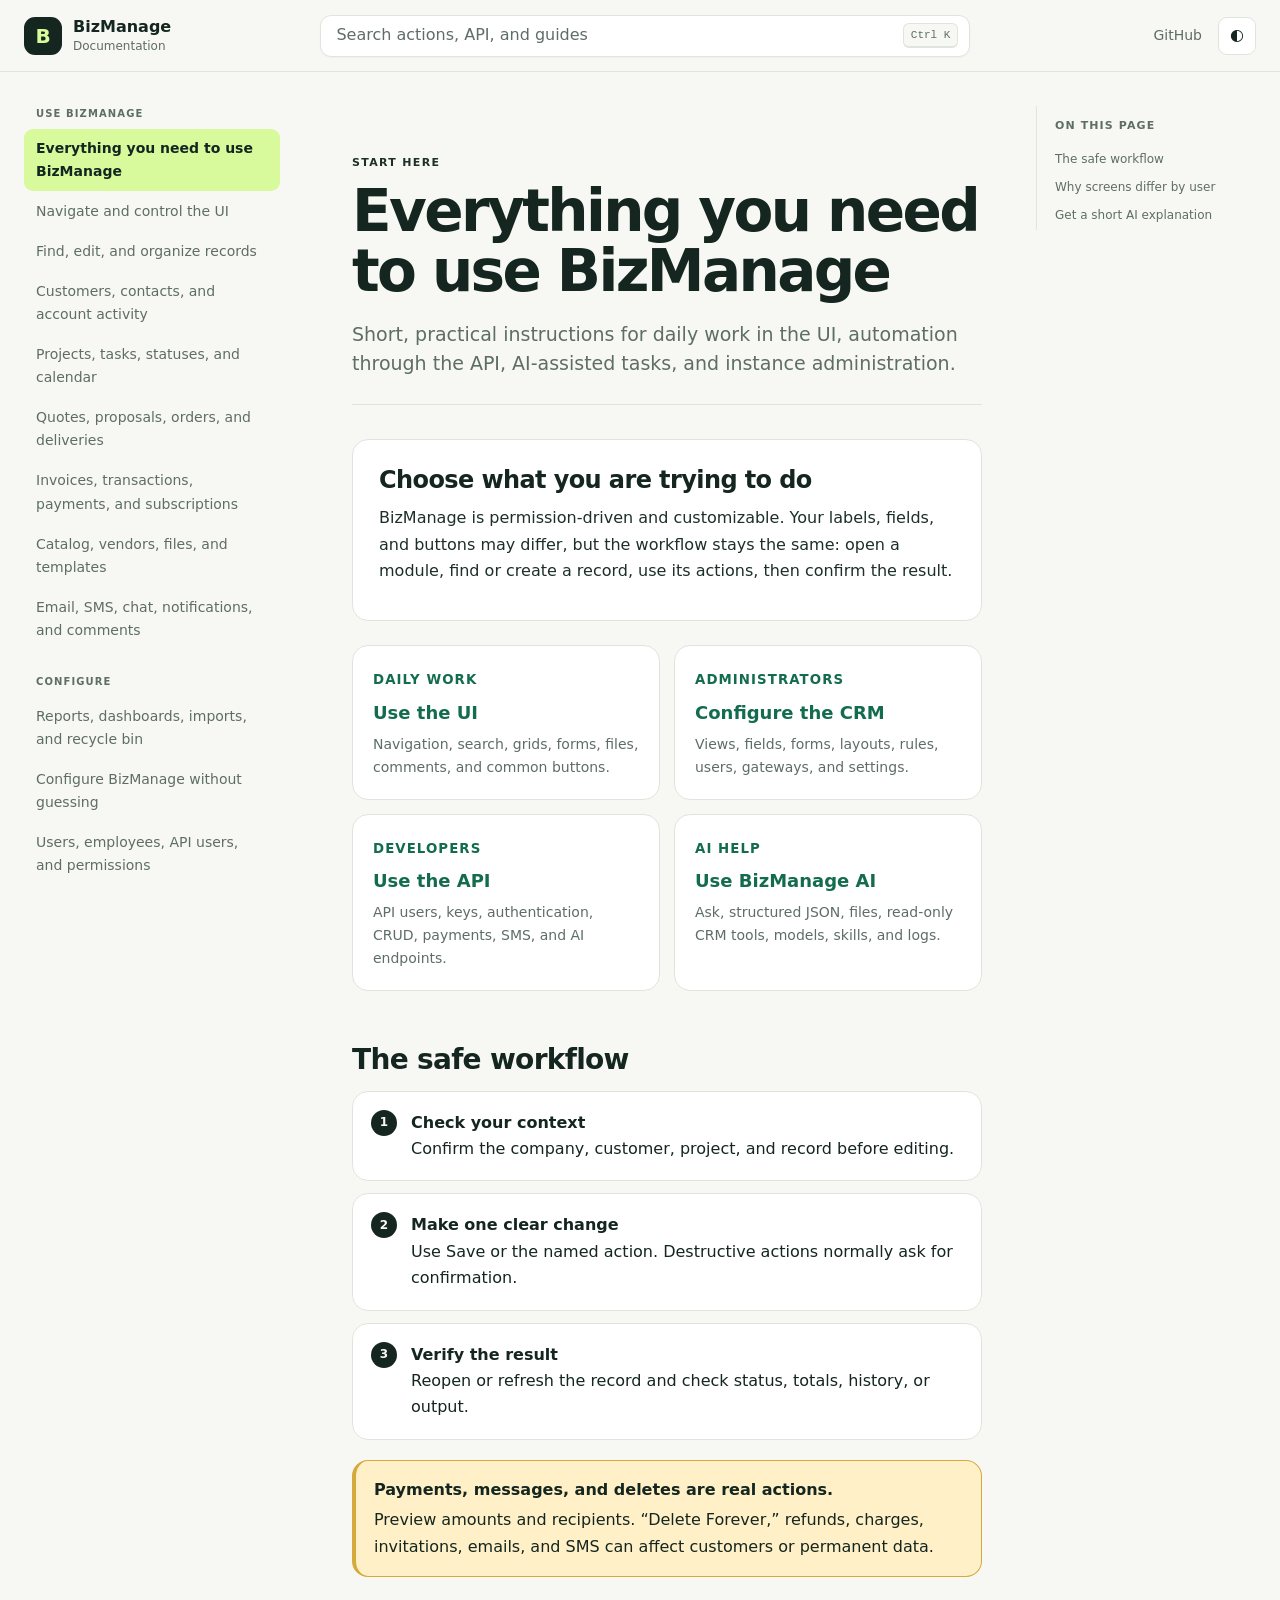
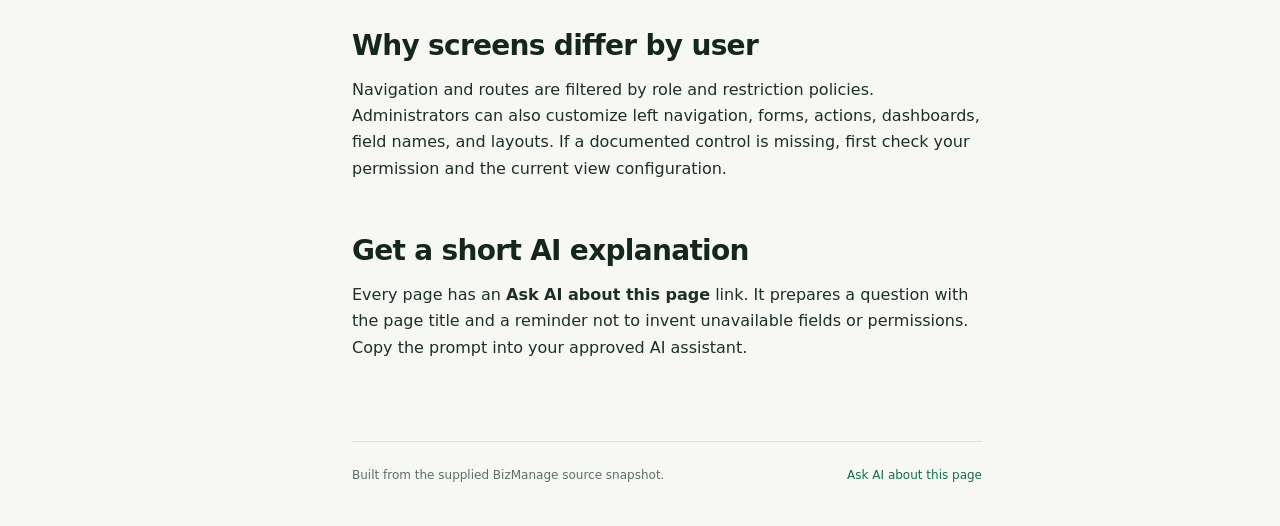
==== index.html @ 618b90d9 "Build complete BizManage documentation site" ====
<!doctype html>
<html lang="en" data-theme="light">
<head>
  <meta charset="utf-8">
  <meta name="viewport" content="width=device-width,initial-scale=1">
  <meta name="description" content="Concise, source-backed documentation for the BizManage UI, API, AI tools, and CLI.">
  <meta name="theme-color" content="#14261f">
  <title>BizManage Documentation</title>
  <link rel="icon" href="data:image/svg+xml,<svg xmlns=%22http://www.w3.org/2000/svg%22 viewBox=%220 0 64 64%22><rect width=%2264%22 height=%2264%22 rx=%2214%22 fill=%22%2314261f%22/><path d=%22M17 17h18c9 0 14 4 14 11 0 4-2 7-6 9 5 2 7 5 7 10 0 9-7 13-17 13H17V17zm11 9v8h7c3 0 5-1 5-4s-2-4-5-4h-7zm0 16v9h8c3 0 5-2 5-5s-2-4-6-4h-7z%22 fill=%22%23d9f99d%22/></svg>">
  <link rel="stylesheet" href="/assets/styles.css">
</head>
<body>
  <a class="skip-link" href="#doc">Skip to documentation</a>
  <header class="topbar">
    <a class="brand" href="#/start" aria-label="BizManage documentation home">
      <span class="brand-mark">B</span>
      <span><strong>BizManage</strong><small>Documentation</small></span>
    </a>
    <button class="search-trigger" id="searchTrigger" type="button" aria-label="Search documentation">
      <span>Search actions, API, and guides</span><kbd>Ctrl K</kbd>
    </button>
    <div class="top-actions">
      <a class="quiet-link" href="https://github.com/bizmanagecrm/docs" target="_blank" rel="noreferrer">GitHub</a>
      <button class="icon-button" id="themeToggle" type="button" aria-label="Switch color theme">◐</button>
      <button class="menu-button" id="menuToggle" type="button" aria-label="Open navigation">Menu</button>
    </div>
  </header>

  <div class="layout">
    <aside class="sidebar" id="sidebar" aria-label="Documentation navigation">
      <nav id="nav"></nav>
      <div class="source-note"><span></span>Source-checked against BizManage 3.1.332</div>
    </aside>
    <main class="main" id="doc" tabindex="-1">
      <article id="article" class="article"></article>
      <footer class="footer">
        <span>Built from the supplied BizManage source snapshot.</span>
        <button type="button" class="link-button" id="reportGap">Ask AI about this page</button>
      </footer>
    </main>
    <aside class="toc" aria-label="On this page">
      <p>On this page</p>
      <nav id="toc"></nav>
    </aside>
  </div>

  <dialog class="search-dialog" id="searchDialog">
    <form method="dialog" class="dialog-head">
      <input id="searchInput" type="search" autocomplete="off" placeholder="Try “refund”, “API key”, or “import CSV”" aria-label="Search documentation">
      <button type="submit">Esc</button>
    </form>
    <div id="searchResults" class="search-results"></div>
  </dialog>

  <dialog class="ai-dialog" id="aiDialog">
    <form method="dialog" class="ai-card">
      <div class="ai-head"><span class="ai-orb">AI</span><div><strong>Ask for a simpler explanation</strong><small>Copy a source-grounded question into your AI assistant.</small></div></div>
      <label for="aiQuestion">What do you want help with?</label>
      <textarea id="aiQuestion" rows="7"></textarea>
      <div class="dialog-actions"><button value="cancel" class="button secondary">Close</button><button type="button" id="copyPrompt" class="button primary">Copy question</button></div>
      <p id="copyStatus" class="copy-status" aria-live="polite"></p>
    </form>
  </dialog>

  <script src="/assets/content.js"></script>
  <script src="/assets/app.js"></script>
</body>
</html>
---- assets/styles.css ----
:root{--ink:#14261f;--muted:#5e6d66;--paper:#f7f8f4;--panel:#fff;--line:#dfe5dc;--brand:#146c4f;--brand-2:#0d4d3a;--lime:#d9f99d;--blue:#dff2f7;--amber:#fff0c7;--danger:#9c3434;--shadow:0 18px 60px rgba(20,38,31,.12);--radius:16px;--sidebar:274px;--toc:220px}
[data-theme="dark"]{--ink:#edf5ef;--muted:#a7b5ad;--paper:#0e1713;--panel:#15211c;--line:#2b3932;--brand:#76d5ad;--brand-2:#9ee6c7;--lime:#29432f;--blue:#17343c;--amber:#3d3218;--danger:#ff9999;--shadow:0 18px 60px rgba(0,0,0,.36)}
*{box-sizing:border-box}html{scroll-behavior:smooth}body{margin:0;background:var(--paper);color:var(--ink);font-family:Inter,ui-sans-serif,system-ui,-apple-system,"Segoe UI",sans-serif;line-height:1.65;-webkit-font-smoothing:antialiased}button,input,textarea{font:inherit}.skip-link{position:fixed;left:1rem;top:-5rem;z-index:99;background:var(--ink);color:var(--paper);padding:.7rem 1rem;border-radius:9px}.skip-link:focus{top:1rem}
.topbar{height:72px;display:grid;grid-template-columns:var(--sidebar) minmax(260px,650px) 1fr;align-items:center;gap:1.4rem;padding:0 24px;position:sticky;top:0;z-index:20;background:color-mix(in srgb,var(--paper) 92%,transparent);backdrop-filter:blur(18px);border-bottom:1px solid var(--line)}.brand{display:flex;align-items:center;gap:11px;color:var(--ink);text-decoration:none;line-height:1.1}.brand-mark{display:grid;place-items:center;width:38px;height:38px;border-radius:11px;background:var(--ink);color:var(--lime);font-weight:900;font-size:20px}.brand strong,.brand small{display:block}.brand small{color:var(--muted);font-size:12px;margin-top:4px}.search-trigger{height:42px;border:1px solid var(--line);border-radius:11px;background:var(--panel);color:var(--muted);display:flex;align-items:center;justify-content:space-between;padding:0 11px 0 15px;cursor:pointer;box-shadow:0 1px 2px rgba(0,0,0,.03)}kbd{font-size:11px;border:1px solid var(--line);border-bottom-width:2px;padding:2px 7px;border-radius:6px;background:var(--paper)}.top-actions{justify-self:end;display:flex;align-items:center;gap:8px}.quiet-link{color:var(--muted);text-decoration:none;font-size:14px;padding:8px}.icon-button,.menu-button{border:1px solid var(--line);background:var(--panel);color:var(--ink);border-radius:9px;min-width:38px;height:38px;cursor:pointer}.menu-button{display:none;padding:0 12px}
.layout{display:grid;grid-template-columns:var(--sidebar) minmax(0,780px) var(--toc);justify-content:center;gap:54px;padding:34px 24px 0}.sidebar{position:sticky;top:105px;height:calc(100vh - 120px);overflow:auto;padding:0 18px 30px 0}.nav-group{margin-bottom:24px}.nav-group>p{margin:0 0 6px;padding:0 12px;text-transform:uppercase;letter-spacing:.11em;color:var(--muted);font-size:10px;font-weight:800}.nav-link{display:flex;align-items:center;gap:9px;padding:8px 12px;border-radius:9px;color:var(--muted);text-decoration:none;font-size:14px;margin:1px 0}.nav-link:hover{background:var(--panel);color:var(--ink)}.nav-link.active{background:var(--lime);color:var(--ink);font-weight:700}.source-note{margin:24px 12px 0;padding-top:18px;border-top:1px solid var(--line);font-size:11px;color:var(--muted);line-height:1.45}.source-note span{display:inline-block;width:7px;height:7px;border-radius:50%;background:#35a06c;margin-right:7px}.main{min-width:0}.article{min-height:calc(100vh - 180px);padding-bottom:70px}.hero{padding:38px 0 26px;border-bottom:1px solid var(--line);margin-bottom:34px}.eyebrow{text-transform:uppercase;letter-spacing:.12em;font-size:11px;font-weight:800;color:var(--brand);margin:0 0 9px}.hero h1{font-size:clamp(36px,5vw,58px);line-height:1.03;letter-spacing:-.045em;margin:0;max-width:760px}.hero .summary{font-size:19px;line-height:1.55;color:var(--muted);max-width:690px;margin:18px 0 0}.article h2{font-size:28px;line-height:1.2;letter-spacing:-.025em;margin:52px 0 14px;scroll-margin-top:100px}.article h3{font-size:18px;margin:31px 0 9px;scroll-margin-top:100px}.article p{margin:10px 0;color:color-mix(in srgb,var(--ink) 88%,var(--muted))}.article a{color:var(--brand);text-underline-offset:3px}.article ul,.article ol{padding-left:22px}.article li{margin:7px 0}.lead-card,.callout,.step,.module-card{background:var(--panel);border:1px solid var(--line);border-radius:var(--radius)}.lead-card{padding:26px;margin:24px 0}.lead-card h2{margin:0 0 8px;font-size:24px}.callout{padding:16px 18px;margin:20px 0;border-left:4px solid var(--brand)}.callout.warning{background:var(--amber);border-color:#d6a93c}.callout.info{background:var(--blue)}.callout strong{display:block;margin-bottom:4px}.steps{display:grid;gap:12px;counter-reset:steps}.step{position:relative;padding:18px 20px 18px 58px}.step:before{counter-increment:steps;content:counter(steps);position:absolute;left:18px;top:18px;width:26px;height:26px;border-radius:50%;display:grid;place-items:center;background:var(--ink);color:var(--paper);font-weight:800;font-size:12px}.step strong{display:block}.card-grid{display:grid;grid-template-columns:repeat(2,minmax(0,1fr));gap:14px;margin:18px 0}.module-card{padding:20px;color:var(--ink);text-decoration:none;transition:.15s ease}.module-card:hover{transform:translateY(-2px);box-shadow:var(--shadow)}.module-card small{color:var(--brand);font-weight:800;text-transform:uppercase;letter-spacing:.08em}.module-card h3{margin:5px 0;font-size:18px}.module-card p{font-size:14px;color:var(--muted);margin:0}.button-row{display:flex;flex-wrap:wrap;gap:10px;margin:20px 0}.button{border:0;border-radius:9px;padding:10px 15px;font-weight:750;cursor:pointer;text-decoration:none!important}.button.primary{background:var(--ink);color:var(--paper)}.button.secondary{background:var(--panel);border:1px solid var(--line);color:var(--ink)}.button.danger{background:#f8dada;color:#7d2525}.table-wrap{overflow:auto;border:1px solid var(--line);border-radius:13px;margin:18px 0;background:var(--panel)}table{width:100%;border-collapse:collapse;font-size:14px}th,td{text-align:left;padding:11px 14px;border-bottom:1px solid var(--line);vertical-align:top}th{font-size:11px;text-transform:uppercase;letter-spacing:.07em;color:var(--muted);background:color-mix(in srgb,var(--paper) 70%,var(--panel))}tr:last-child td{border-bottom:0}.tag{display:inline-flex;padding:2px 8px;border-radius:999px;background:var(--blue);font-size:11px;font-weight:800}.tag.post,.tag.put{background:var(--amber)}.tag.delete{background:#f8dada;color:#7d2525}code{font-family:"SFMono-Regular",Consolas,monospace;font-size:.9em;background:var(--panel);border:1px solid var(--line);padding:2px 5px;border-radius:5px}pre{position:relative;background:#10221b;color:#dff8e9;padding:18px 20px;border-radius:13px;overflow:auto;line-height:1.55;font-size:13px;border:1px solid #29483a}pre code{background:transparent;border:0;padding:0;color:inherit}.checklist{list-style:none;padding:0!important}.checklist li{position:relative;padding-left:29px}.checklist li:before{content:'✓';position:absolute;left:0;top:1px;color:var(--brand);font-weight:900}.filter-bar{display:flex;gap:9px;margin:18px 0}.filter-bar input,.filter-bar select{width:100%;border:1px solid var(--line);border-radius:9px;padding:10px 12px;background:var(--panel);color:var(--ink)}.catalog-count{color:var(--muted);font-size:13px}.toc{position:sticky;top:105px;height:max-content;max-height:calc(100vh - 130px);overflow:auto;border-left:1px solid var(--line);padding-left:18px}.toc>p{font-size:11px;text-transform:uppercase;letter-spacing:.1em;color:var(--muted);font-weight:800}.toc a{display:block;color:var(--muted);text-decoration:none;font-size:12px;padding:4px 0}.toc a:hover{color:var(--brand)}.footer{display:flex;justify-content:space-between;gap:20px;border-top:1px solid var(--line);padding:24px 0 40px;font-size:12px;color:var(--muted)}.link-button{border:0;background:none;color:var(--brand);padding:0;cursor:pointer}
.search-dialog,.ai-dialog{border:1px solid var(--line);border-radius:17px;background:var(--panel);color:var(--ink);padding:0;box-shadow:var(--shadow)}.search-dialog{width:min(720px,calc(100vw - 30px));height:min(620px,calc(100vh - 70px));margin-top:9vh}.search-dialog::backdrop,.ai-dialog::backdrop{background:rgba(5,15,11,.54);backdrop-filter:blur(4px)}.dialog-head{display:flex;gap:8px;padding:14px;border-bottom:1px solid var(--line)}.dialog-head input{flex:1;border:0;outline:0;background:transparent;color:var(--ink);font-size:18px}.dialog-head button{border:1px solid var(--line);background:var(--paper);color:var(--muted);border-radius:7px}.search-results{padding:10px;overflow:auto;height:calc(100% - 70px)}.search-result{display:block;padding:12px 14px;border-radius:10px;color:var(--ink);text-decoration:none}.search-result:hover,.search-result.selected{background:var(--paper)}.search-result strong{display:block}.search-result span{display:block;color:var(--muted);font-size:12px;white-space:nowrap;overflow:hidden;text-overflow:ellipsis}.empty-state{text-align:center;color:var(--muted);padding:70px 20px}.ai-dialog{width:min(570px,calc(100vw - 30px))}.ai-card{padding:24px}.ai-head{display:flex;align-items:center;gap:12px;margin-bottom:22px}.ai-head div strong,.ai-head div small{display:block}.ai-head div small{color:var(--muted)}.ai-orb{width:42px;height:42px;display:grid;place-items:center;border-radius:13px;background:var(--lime);font-weight:900}.ai-card label{font-size:12px;text-transform:uppercase;letter-spacing:.07em;font-weight:800}.ai-card textarea{width:100%;resize:vertical;margin:7px 0 14px;border:1px solid var(--line);border-radius:10px;background:var(--paper);color:var(--ink);padding:12px}.dialog-actions{display:flex;justify-content:flex-end;gap:8px}.copy-status{color:var(--brand);font-size:12px;min-height:1em;text-align:right}
@media(max-width:1100px){:root{--toc:0px}.layout{grid-template-columns:var(--sidebar) minmax(0,780px);gap:34px}.toc{display:none}.topbar{grid-template-columns:var(--sidebar) minmax(260px,1fr) auto}}
@media(max-width:760px){.topbar{height:64px;grid-template-columns:1fr auto;padding:0 14px}.brand small,.quiet-link,.icon-button,.search-trigger{display:none}.menu-button{display:block}.layout{display:block;padding:23px 18px 0}.sidebar{position:fixed;z-index:30;inset:64px auto 0 0;width:min(310px,88vw);height:auto;background:var(--panel);padding:22px;transform:translateX(-105%);transition:.2s ease;box-shadow:var(--shadow)}.sidebar.open{transform:none}.article{padding-bottom:40px}.hero{padding-top:20px}.hero h1{font-size:39px}.hero .summary{font-size:17px}.card-grid{grid-template-columns:1fr}.footer{display:block}.footer button{margin-top:8px}.filter-bar{display:block}.filter-bar>*{margin-bottom:8px}}
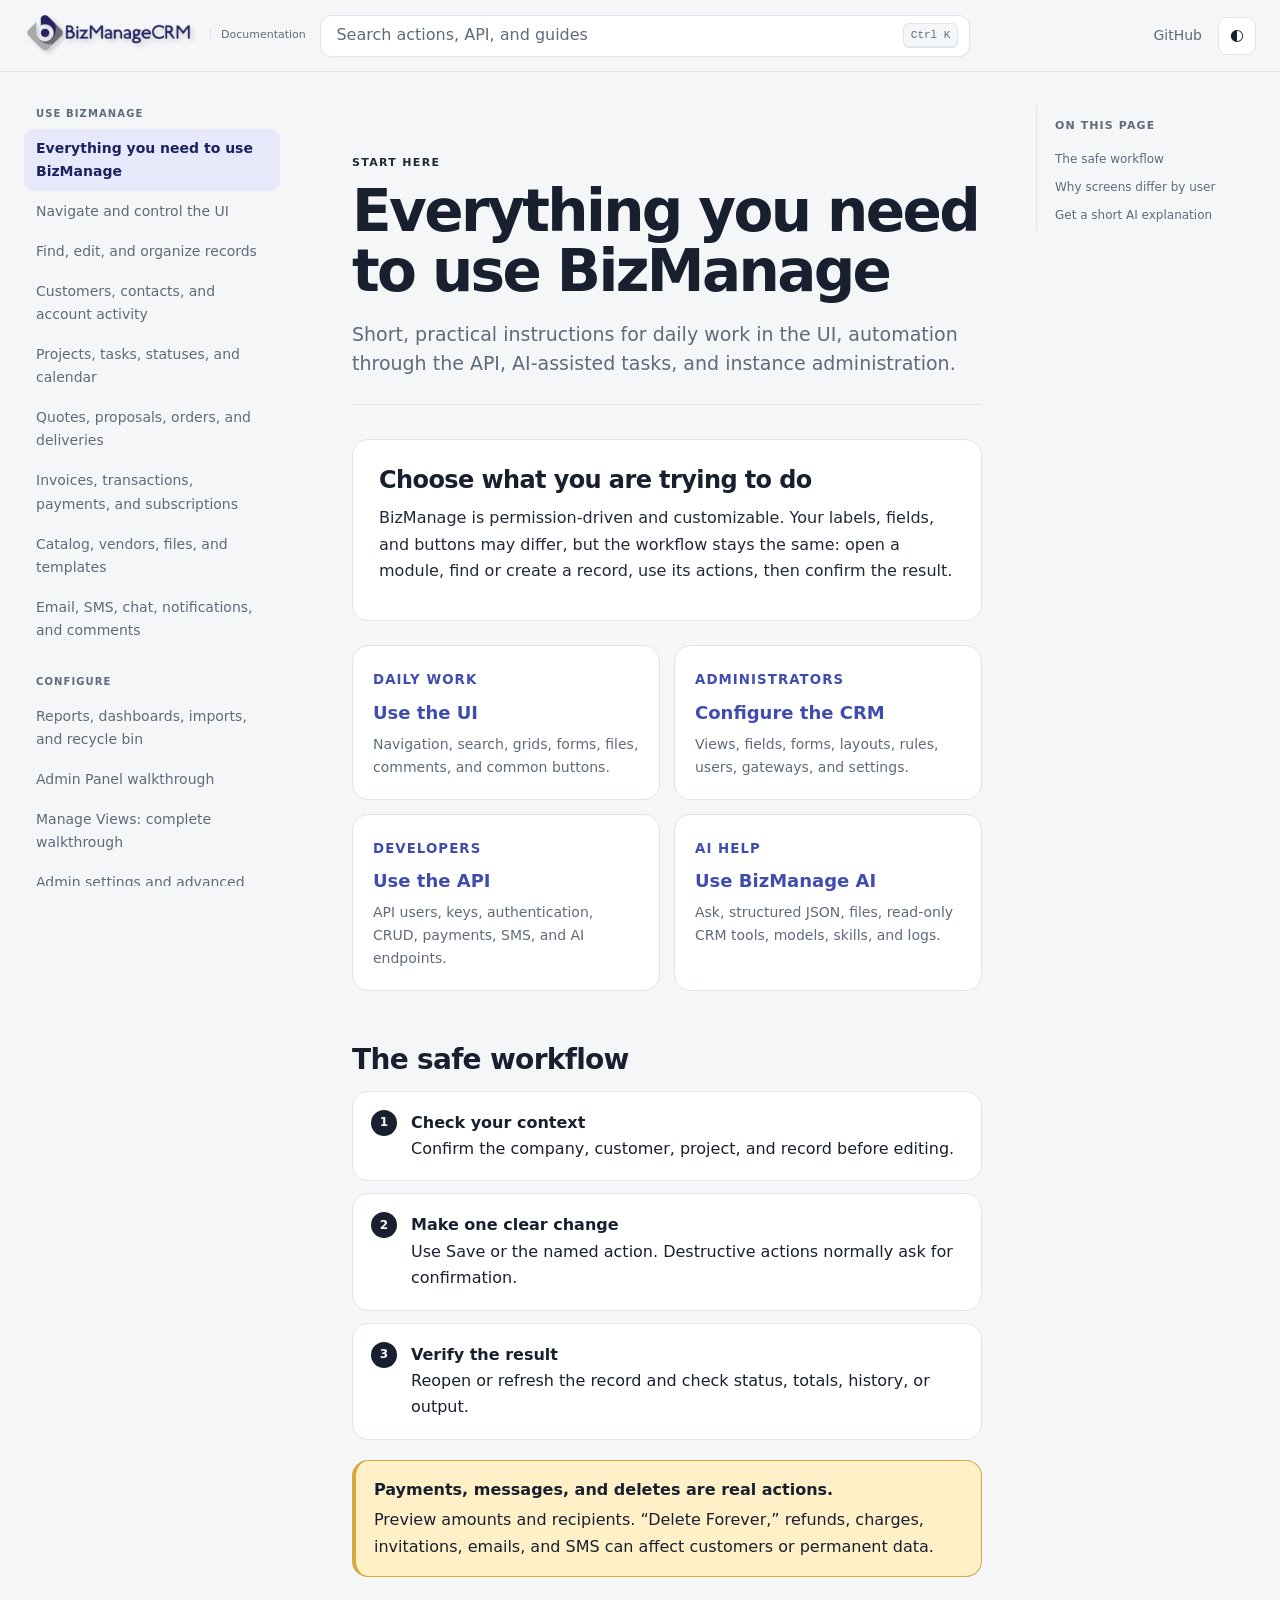
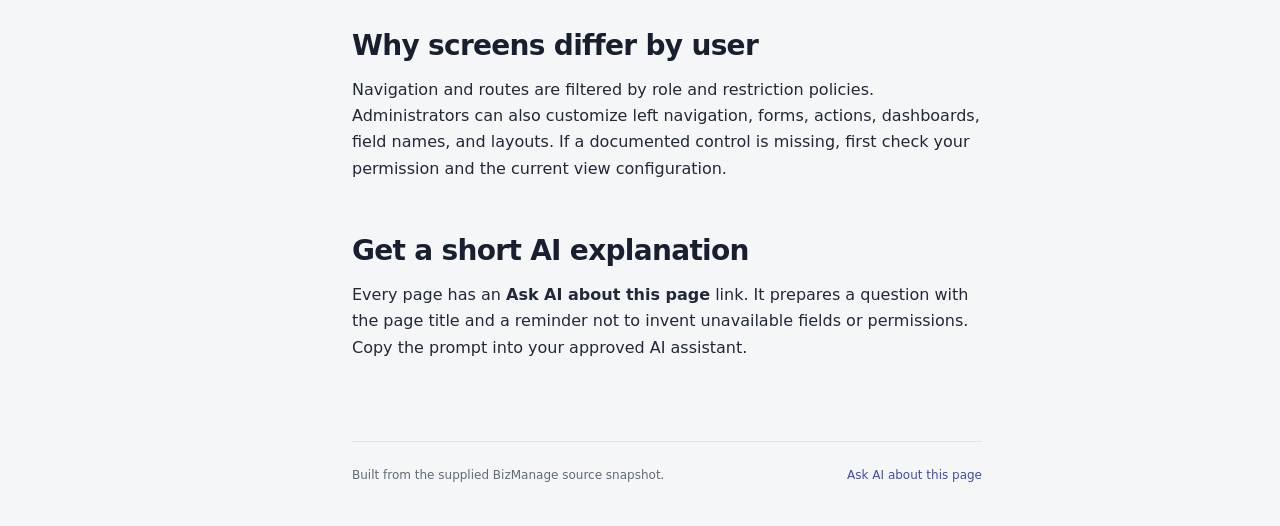
==== commit 9d3be5b7: "Expand API, BMML, and admin documentation" ====
--- a/index.html
+++ b/index.html
@@ -4,17 +4,18 @@
   <meta charset="utf-8">
   <meta name="viewport" content="width=device-width,initial-scale=1">
   <meta name="description" content="Concise, source-backed documentation for the BizManage UI, API, AI tools, and CLI.">
-  <meta name="theme-color" content="#14261f">
+  <meta name="theme-color" content="#1c2260">
   <title>BizManage Documentation</title>
-  <link rel="icon" href="data:image/svg+xml,<svg xmlns=%22http://www.w3.org/2000/svg%22 viewBox=%220 0 64 64%22><rect width=%2264%22 height=%2264%22 rx=%2214%22 fill=%22%2314261f%22/><path d=%22M17 17h18c9 0 14 4 14 11 0 4-2 7-6 9 5 2 7 5 7 10 0 9-7 13-17 13H17V17zm11 9v8h7c3 0 5-1 5-4s-2-4-5-4h-7zm0 16v9h8c3 0 5-2 5-5s-2-4-6-4h-7z%22 fill=%22%23d9f99d%22/></svg>">
+  <link rel="icon" type="image/png" href="/assets/favicon.png">
   <link rel="stylesheet" href="/assets/styles.css">
 </head>
 <body>
   <a class="skip-link" href="#doc">Skip to documentation</a>
   <header class="topbar">
     <a class="brand" href="#/start" aria-label="BizManage documentation home">
-      <span class="brand-mark">B</span>
-      <span><strong>BizManage</strong><small>Documentation</small></span>
+      <img class="brand-logo brand-logo-light" src="/assets/logo-cc.png" alt="BizManageCRM">
+      <img class="brand-logo brand-logo-dark" src="/assets/logo-cc-light.png" alt="BizManageCRM">
+      <small>Documentation</small>
     </a>
     <button class="search-trigger" id="searchTrigger" type="button" aria-label="Search documentation">
       <span>Search actions, API, and guides</span><kbd>Ctrl K</kbd>
--- a/assets/styles.css
+++ b/assets/styles.css
@@ -1,8 +1,12 @@
-:root{--ink:#14261f;--muted:#5e6d66;--paper:#f7f8f4;--panel:#fff;--line:#dfe5dc;--brand:#146c4f;--brand-2:#0d4d3a;--lime:#d9f99d;--blue:#dff2f7;--amber:#fff0c7;--danger:#9c3434;--shadow:0 18px 60px rgba(20,38,31,.12);--radius:16px;--sidebar:274px;--toc:220px}
-[data-theme="dark"]{--ink:#edf5ef;--muted:#a7b5ad;--paper:#0e1713;--panel:#15211c;--line:#2b3932;--brand:#76d5ad;--brand-2:#9ee6c7;--lime:#29432f;--blue:#17343c;--amber:#3d3218;--danger:#ff9999;--shadow:0 18px 60px rgba(0,0,0,.36)}
+:root{--ink:#18202f;--muted:#5f6b7a;--paper:#f4f6f8;--panel:#fff;--line:#dfe5ec;--brand:#3f4eae;--brand-2:#1c2260;--lime:#e7e9fb;--blue:#edf2ff;--amber:#fff0c7;--danger:#9c3434;--shadow:0 18px 60px rgba(28,34,96,.14);--radius:16px;--sidebar:274px;--toc:220px}
+[data-theme="dark"]{--ink:#f7f7f8;--muted:#b5bac5;--paper:#09090b;--panel:#18181f;--line:#2b2d37;--brand:#aeb8ff;--brand-2:#dce1ff;--lime:#292d55;--blue:#202747;--amber:#3d3218;--danger:#ff9999;--shadow:0 18px 60px rgba(0,0,0,.42)}
 *{box-sizing:border-box}html{scroll-behavior:smooth}body{margin:0;background:var(--paper);color:var(--ink);font-family:Inter,ui-sans-serif,system-ui,-apple-system,"Segoe UI",sans-serif;line-height:1.65;-webkit-font-smoothing:antialiased}button,input,textarea{font:inherit}.skip-link{position:fixed;left:1rem;top:-5rem;z-index:99;background:var(--ink);color:var(--paper);padding:.7rem 1rem;border-radius:9px}.skip-link:focus{top:1rem}
 .topbar{height:72px;display:grid;grid-template-columns:var(--sidebar) minmax(260px,650px) 1fr;align-items:center;gap:1.4rem;padding:0 24px;position:sticky;top:0;z-index:20;background:color-mix(in srgb,var(--paper) 92%,transparent);backdrop-filter:blur(18px);border-bottom:1px solid var(--line)}.brand{display:flex;align-items:center;gap:11px;color:var(--ink);text-decoration:none;line-height:1.1}.brand-mark{display:grid;place-items:center;width:38px;height:38px;border-radius:11px;background:var(--ink);color:var(--lime);font-weight:900;font-size:20px}.brand strong,.brand small{display:block}.brand small{color:var(--muted);font-size:12px;margin-top:4px}.search-trigger{height:42px;border:1px solid var(--line);border-radius:11px;background:var(--panel);color:var(--muted);display:flex;align-items:center;justify-content:space-between;padding:0 11px 0 15px;cursor:pointer;box-shadow:0 1px 2px rgba(0,0,0,.03)}kbd{font-size:11px;border:1px solid var(--line);border-bottom-width:2px;padding:2px 7px;border-radius:6px;background:var(--paper)}.top-actions{justify-self:end;display:flex;align-items:center;gap:8px}.quiet-link{color:var(--muted);text-decoration:none;font-size:14px;padding:8px}.icon-button,.menu-button{border:1px solid var(--line);background:var(--panel);color:var(--ink);border-radius:9px;min-width:38px;height:38px;cursor:pointer}.menu-button{display:none;padding:0 12px}
 .layout{display:grid;grid-template-columns:var(--sidebar) minmax(0,780px) var(--toc);justify-content:center;gap:54px;padding:34px 24px 0}.sidebar{position:sticky;top:105px;height:calc(100vh - 120px);overflow:auto;padding:0 18px 30px 0}.nav-group{margin-bottom:24px}.nav-group>p{margin:0 0 6px;padding:0 12px;text-transform:uppercase;letter-spacing:.11em;color:var(--muted);font-size:10px;font-weight:800}.nav-link{display:flex;align-items:center;gap:9px;padding:8px 12px;border-radius:9px;color:var(--muted);text-decoration:none;font-size:14px;margin:1px 0}.nav-link:hover{background:var(--panel);color:var(--ink)}.nav-link.active{background:var(--lime);color:var(--ink);font-weight:700}.source-note{margin:24px 12px 0;padding-top:18px;border-top:1px solid var(--line);font-size:11px;color:var(--muted);line-height:1.45}.source-note span{display:inline-block;width:7px;height:7px;border-radius:50%;background:#35a06c;margin-right:7px}.main{min-width:0}.article{min-height:calc(100vh - 180px);padding-bottom:70px}.hero{padding:38px 0 26px;border-bottom:1px solid var(--line);margin-bottom:34px}.eyebrow{text-transform:uppercase;letter-spacing:.12em;font-size:11px;font-weight:800;color:var(--brand);margin:0 0 9px}.hero h1{font-size:clamp(36px,5vw,58px);line-height:1.03;letter-spacing:-.045em;margin:0;max-width:760px}.hero .summary{font-size:19px;line-height:1.55;color:var(--muted);max-width:690px;margin:18px 0 0}.article h2{font-size:28px;line-height:1.2;letter-spacing:-.025em;margin:52px 0 14px;scroll-margin-top:100px}.article h3{font-size:18px;margin:31px 0 9px;scroll-margin-top:100px}.article p{margin:10px 0;color:color-mix(in srgb,var(--ink) 88%,var(--muted))}.article a{color:var(--brand);text-underline-offset:3px}.article ul,.article ol{padding-left:22px}.article li{margin:7px 0}.lead-card,.callout,.step,.module-card{background:var(--panel);border:1px solid var(--line);border-radius:var(--radius)}.lead-card{padding:26px;margin:24px 0}.lead-card h2{margin:0 0 8px;font-size:24px}.callout{padding:16px 18px;margin:20px 0;border-left:4px solid var(--brand)}.callout.warning{background:var(--amber);border-color:#d6a93c}.callout.info{background:var(--blue)}.callout strong{display:block;margin-bottom:4px}.steps{display:grid;gap:12px;counter-reset:steps}.step{position:relative;padding:18px 20px 18px 58px}.step:before{counter-increment:steps;content:counter(steps);position:absolute;left:18px;top:18px;width:26px;height:26px;border-radius:50%;display:grid;place-items:center;background:var(--ink);color:var(--paper);font-weight:800;font-size:12px}.step strong{display:block}.card-grid{display:grid;grid-template-columns:repeat(2,minmax(0,1fr));gap:14px;margin:18px 0}.module-card{padding:20px;color:var(--ink);text-decoration:none;transition:.15s ease}.module-card:hover{transform:translateY(-2px);box-shadow:var(--shadow)}.module-card small{color:var(--brand);font-weight:800;text-transform:uppercase;letter-spacing:.08em}.module-card h3{margin:5px 0;font-size:18px}.module-card p{font-size:14px;color:var(--muted);margin:0}.button-row{display:flex;flex-wrap:wrap;gap:10px;margin:20px 0}.button{border:0;border-radius:9px;padding:10px 15px;font-weight:750;cursor:pointer;text-decoration:none!important}.button.primary{background:var(--ink);color:var(--paper)}.button.secondary{background:var(--panel);border:1px solid var(--line);color:var(--ink)}.button.danger{background:#f8dada;color:#7d2525}.table-wrap{overflow:auto;border:1px solid var(--line);border-radius:13px;margin:18px 0;background:var(--panel)}table{width:100%;border-collapse:collapse;font-size:14px}th,td{text-align:left;padding:11px 14px;border-bottom:1px solid var(--line);vertical-align:top}th{font-size:11px;text-transform:uppercase;letter-spacing:.07em;color:var(--muted);background:color-mix(in srgb,var(--paper) 70%,var(--panel))}tr:last-child td{border-bottom:0}.tag{display:inline-flex;padding:2px 8px;border-radius:999px;background:var(--blue);font-size:11px;font-weight:800}.tag.post,.tag.put{background:var(--amber)}.tag.delete{background:#f8dada;color:#7d2525}code{font-family:"SFMono-Regular",Consolas,monospace;font-size:.9em;background:var(--panel);border:1px solid var(--line);padding:2px 5px;border-radius:5px}pre{position:relative;background:#10221b;color:#dff8e9;padding:18px 20px;border-radius:13px;overflow:auto;line-height:1.55;font-size:13px;border:1px solid #29483a}pre code{background:transparent;border:0;padding:0;color:inherit}.checklist{list-style:none;padding:0!important}.checklist li{position:relative;padding-left:29px}.checklist li:before{content:'✓';position:absolute;left:0;top:1px;color:var(--brand);font-weight:900}.filter-bar{display:flex;gap:9px;margin:18px 0}.filter-bar input,.filter-bar select{width:100%;border:1px solid var(--line);border-radius:9px;padding:10px 12px;background:var(--panel);color:var(--ink)}.catalog-count{color:var(--muted);font-size:13px}.toc{position:sticky;top:105px;height:max-content;max-height:calc(100vh - 130px);overflow:auto;border-left:1px solid var(--line);padding-left:18px}.toc>p{font-size:11px;text-transform:uppercase;letter-spacing:.1em;color:var(--muted);font-weight:800}.toc a{display:block;color:var(--muted);text-decoration:none;font-size:12px;padding:4px 0}.toc a:hover{color:var(--brand)}.footer{display:flex;justify-content:space-between;gap:20px;border-top:1px solid var(--line);padding:24px 0 40px;font-size:12px;color:var(--muted)}.link-button{border:0;background:none;color:var(--brand);padding:0;cursor:pointer}
 .search-dialog,.ai-dialog{border:1px solid var(--line);border-radius:17px;background:var(--panel);color:var(--ink);padding:0;box-shadow:var(--shadow)}.search-dialog{width:min(720px,calc(100vw - 30px));height:min(620px,calc(100vh - 70px));margin-top:9vh}.search-dialog::backdrop,.ai-dialog::backdrop{background:rgba(5,15,11,.54);backdrop-filter:blur(4px)}.dialog-head{display:flex;gap:8px;padding:14px;border-bottom:1px solid var(--line)}.dialog-head input{flex:1;border:0;outline:0;background:transparent;color:var(--ink);font-size:18px}.dialog-head button{border:1px solid var(--line);background:var(--paper);color:var(--muted);border-radius:7px}.search-results{padding:10px;overflow:auto;height:calc(100% - 70px)}.search-result{display:block;padding:12px 14px;border-radius:10px;color:var(--ink);text-decoration:none}.search-result:hover,.search-result.selected{background:var(--paper)}.search-result strong{display:block}.search-result span{display:block;color:var(--muted);font-size:12px;white-space:nowrap;overflow:hidden;text-overflow:ellipsis}.empty-state{text-align:center;color:var(--muted);padding:70px 20px}.ai-dialog{width:min(570px,calc(100vw - 30px))}.ai-card{padding:24px}.ai-head{display:flex;align-items:center;gap:12px;margin-bottom:22px}.ai-head div strong,.ai-head div small{display:block}.ai-head div small{color:var(--muted)}.ai-orb{width:42px;height:42px;display:grid;place-items:center;border-radius:13px;background:var(--lime);font-weight:900}.ai-card label{font-size:12px;text-transform:uppercase;letter-spacing:.07em;font-weight:800}.ai-card textarea{width:100%;resize:vertical;margin:7px 0 14px;border:1px solid var(--line);border-radius:10px;background:var(--paper);color:var(--ink);padding:12px}.dialog-actions{display:flex;justify-content:flex-end;gap:8px}.copy-status{color:var(--brand);font-size:12px;min-height:1em;text-align:right}
 @media(max-width:1100px){:root{--toc:0px}.layout{grid-template-columns:var(--sidebar) minmax(0,780px);gap:34px}.toc{display:none}.topbar{grid-template-columns:var(--sidebar) minmax(260px,1fr) auto}}
 @media(max-width:760px){.topbar{height:64px;grid-template-columns:1fr auto;padding:0 14px}.brand small,.quiet-link,.icon-button,.search-trigger{display:none}.menu-button{display:block}.layout{display:block;padding:23px 18px 0}.sidebar{position:fixed;z-index:30;inset:64px auto 0 0;width:min(310px,88vw);height:auto;background:var(--panel);padding:22px;transform:translateX(-105%);transition:.2s ease;box-shadow:var(--shadow)}.sidebar.open{transform:none}.article{padding-bottom:40px}.hero{padding-top:20px}.hero h1{font-size:39px}.hero .summary{font-size:17px}.card-grid{grid-template-columns:1fr}.footer{display:block}.footer button{margin-top:8px}.filter-bar{display:block}.filter-bar>*{margin-bottom:8px}}
+
+/* Official BizManageCRM identity and source-derived permission states. */
+.brand{gap:10px}.brand-mark{display:none}.brand-logo{display:block;width:176px;height:auto}.brand-logo-dark{display:none}[data-theme="dark"] .brand-logo-light{display:none}[data-theme="dark"] .brand-logo-dark{display:block}.brand small{color:var(--muted);font-size:11px;border-left:1px solid var(--line);padding-left:10px;margin:0}.nav-link.active{background:var(--lime);color:var(--brand-2)}.tag.post,.tag.put,.tag.patch{background:var(--amber)}.tag.permission-public{background:#e7f7ed;color:#17633a}.tag.permission-api-user{background:var(--blue);color:var(--brand-2)}.tag.permission-admin{background:#fff0c7;color:#735216}.tag.permission-root{background:#f8dada;color:#7d2525}pre{background:#141945;color:#eef0ff;border-color:#303a84}
+@media(max-width:760px){.brand-logo{width:165px}}
